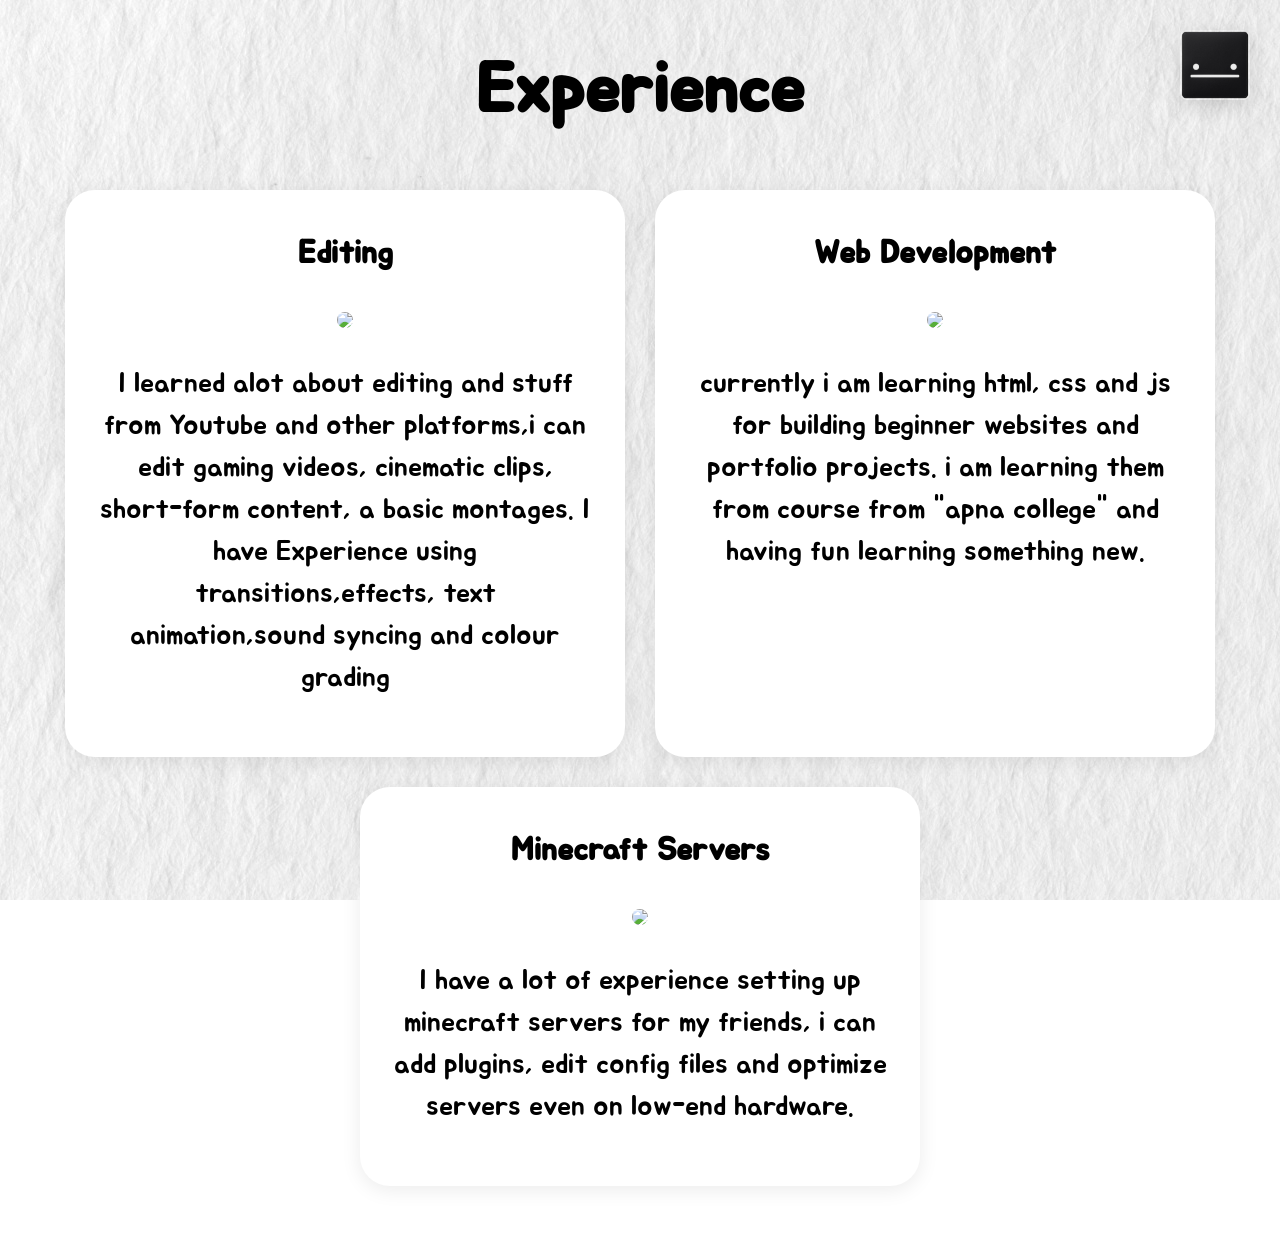
==== Experience.Html @ 5fb6b2be "ad code" ====
<!DOCTYPE html>
<html lang="en">
<head>
    <meta charset="UTF-8">
    <meta name="viewport" content="width=device-width, initial-scale=1.0">
    <link rel="stylesheet" href="css/Experience.css">
    <link rel="preconnect" href="https://fonts.googleapis.com">
    <link rel="preconnect" href="https://fonts.gstatic.com" crossorigin>
    <link rel="shortcut icon" href="Photos/Favicon .png" type="image/x-icon">
    <link href="https://fonts.googleapis.com/css2?family=Jua&display=swap" rel="stylesheet">
    
    <title>Experience</title>
</head>
<body>
<a href="index.html" class="home-icon">
    <img src="Photos/Favicon .png" >
</a>    
    <br>
    <h1 class="main-title">Experience</h1>

    <div class="cards-container">

        <!-- Editing -->
        <div class="project-card">

            <div class="top-bar">
                <h1>Editing</h1>
            </div>

            <br>

            <img src="https://i.pinimg.com/736x/12/72/b0/1272b0d8a44337e393b345d0bbab2748.jpg">

            <p class="description">
                I learned alot about editing and stuff from Youtube and other 
                platforms,i can edit gaming videos, cinematic clips, short-form content, 
                a basic montages. I have Experience using transitions,effects,
                text animation,sound syncing and colour grading
            </p>

        </div>

        <!-- Web Development -->
        <div class="project-card">

            <div class="top-bar">
                <h1>Web Development</h1>
            </div>

            <br>

            <img src="https://i.pinimg.com/736x/8d/5b/a4/8d5ba4691a7f877ea25dc5eacca27688.jpg">

            <p class="description">
                currently i am learning html, css and js for building beginner websites and portfolio projects.
                i am learning them from course from "apna college" and having fun learning something new.
            </p>

        </div>

        <!-- Minecraft Servers -->
        <div class="project-card">

            <div class="top-bar">
                <h1>Minecraft Servers</h1>
            </div>

            <br>

            <img src="https://i.pinimg.com/1200x/32/5a/be/325abe242cebaf29e2378ccc577505b5.jpg">

            <p class="description">
                I have a lot of experience setting up minecraft servers for my friends,
                i can add plugins, edit config files and optimize servers even on low-end hardware.
            </p>

        </div>
    </body>
</html>
---- css/Experience.css ----
body{
    font-family: "jost", serif;
    background:url(/Photos/paper-texture.jpg);
    background-attachment: fixed;
}

*{
    color: rgb(0, 0, 0);
    text-decoration: none;
    font-family: 'Jua', sans-serif;
    text-align: center;
    text-decoration:dotted;
    line-height: 24px;

}


.main-title{
    text-align:center;
    font-size:70px;
}

.cards-container{
    display:flex;

    justify-content:center;

    gap:30px;

    flex-wrap:wrap;

    padding:40px;
}

.project-card{
    width:500px;

    background:white;

    padding:30px;

    border-radius:30px;

    box-shadow:0 4px 20px rgba(0,0,0,0.08);
}

.project-card img{
    width:100%;

    border-radius:20px;
}

.description{
    font-size:28px;

    line-height:1.5;

    text-align:center;
}

.home-icon{
    position:fixed;
    top:30px;
    right:30px;
    z-index:1000;
}

.home-icon img{
    size: 60px;
    width:70px;
    height:70px;
    border-radius:10%;
    object-fit:cover;
    cursor:pointer;
    transition:0.3s;
    box-shadow:0 5px 20px rgba(0,0,0,0.15);
}

.home-icon img:hover{
    transform:scale(1.08);
}
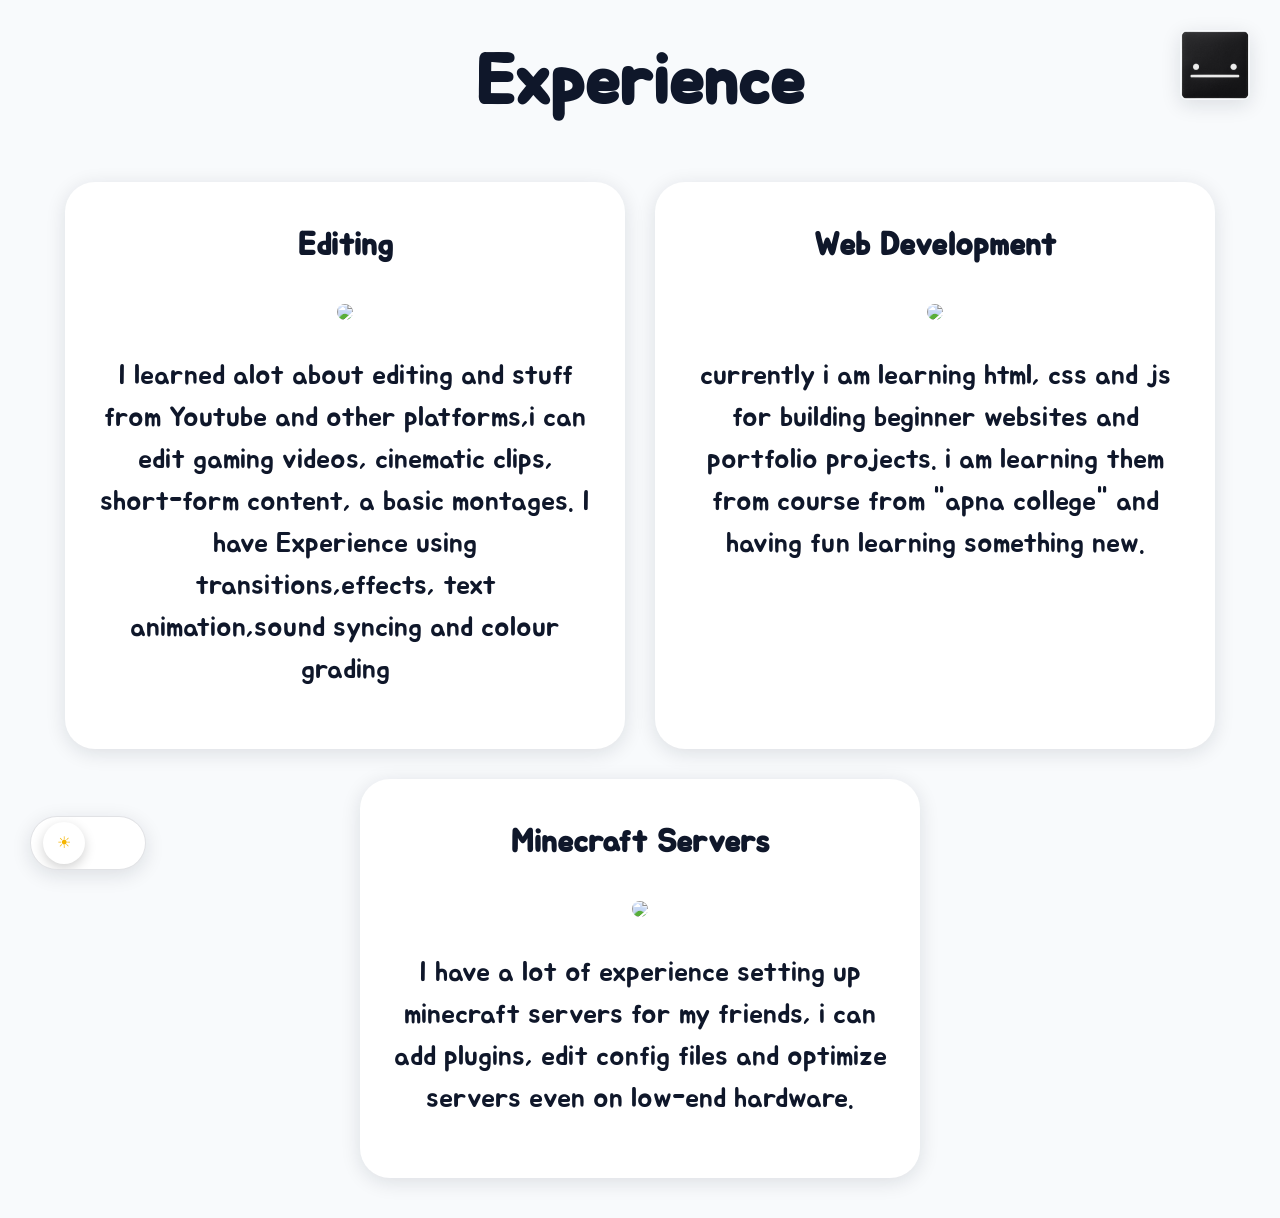
==== commit ffb3bc1d: "correct" ====
--- a/Experience.Html
+++ b/Experience.Html
@@ -3,11 +3,13 @@
 <head>
     <meta charset="UTF-8">
     <meta name="viewport" content="width=device-width, initial-scale=1.0">
+    <link rel="stylesheet" href="css/theme.css">
     <link rel="stylesheet" href="css/Experience.css">
     <link rel="preconnect" href="https://fonts.googleapis.com">
     <link rel="preconnect" href="https://fonts.gstatic.com" crossorigin>
     <link rel="shortcut icon" href="Photos/Favicon .png" type="image/x-icon">
     <link href="https://fonts.googleapis.com/css2?family=Jua&display=swap" rel="stylesheet">
+    <script defer src="js/theme-toggle.js"></script>
     
     <title>Experience</title>
 </head>
@@ -15,6 +17,7 @@
 <a href="index.html" class="home-icon">
     <img src="Photos/Favicon .png" >
 </a>    
+<button class="theme-toggle" type="button" aria-pressed="false">Dark mode</button>
     <br>
     <h1 class="main-title">Experience</h1>
 
--- a/css/theme.css
+++ b/css/theme.css
@@ -0,0 +1,157 @@
+:root {
+    --page-bg: #f8fafc;
+    --text-color: #0f172a;
+    --surface-bg: #ffffff;
+    --surface-text: #0f172a;
+    --shadow-color: rgba(15, 23, 42, 0.12);
+    --button-bg: #ffffff;
+    --button-text: #0f172a;
+    --button-border: rgba(15, 23, 42, 0.12);
+}
+
+body.dark-theme {
+    --page-bg: #121212;
+    --text-color: #f3f4f6;
+    --surface-bg: #1b1b1b;
+    --surface-text: #f9fafb;
+    --shadow-color: rgba(0, 0, 0, 0.5);
+    --button-bg: #222222;
+    --button-text: #f3f4f6;
+    --button-border: rgba(255, 255, 255, 0.12);
+}
+
+body {
+    background: var(--page-bg);
+    color: var(--text-color);
+    transition: background-color 0.3s ease, color 0.3s ease;
+}
+
+.theme-toggle {
+    position: fixed;
+    bottom: 30px;
+    left: 30px;
+    z-index: 1000;
+    width: 116px;
+    height: 54px;
+    padding: 6px;
+    appearance: none;
+    -webkit-appearance: none;
+    border: 1px solid var(--button-border);
+    border-radius: 999px;
+    background: var(--button-bg);
+    color: var(--button-text);
+    font-family: 'Jua', sans-serif;
+    font-size: 16px;
+    cursor: pointer;
+    box-shadow: 0 5px 20px var(--shadow-color);
+    transition: transform 0.3s ease, box-shadow 0.3s ease, background-color 0.3s ease, color 0.3s ease, border-color 0.3s ease;
+    overflow: hidden;
+}
+
+.theme-toggle:hover {
+    transform: translateY(-2px);
+}
+
+.theme-toggle:focus-visible {
+    outline: 3px solid rgba(59, 130, 246, 0.35);
+    outline-offset: 3px;
+}
+
+.theme-toggle__track {
+    position: relative;
+    width: 100%;
+    height: 100%;
+    display: block;
+    box-sizing: border-box;
+}
+
+.theme-toggle__thumb-icon {
+    position: relative;
+    z-index: 1;
+    display: flex;
+    align-items: center;
+    justify-content: center;
+    width: 100%;
+    height: 100%;
+    font-size: 16px;
+    line-height: 1;
+    user-select: none;
+    transition: color 0.25s ease;
+}
+
+.theme-toggle__thumb {
+    position: absolute;
+    top: 50%;
+    left: 6px;
+    width: 42px;
+    height: 42px;
+    border-radius: 50%;
+    transform: translateY(-50%);
+    background: #ffffff;
+    box-shadow: 0 4px 12px rgba(0, 0, 0, 0.18);
+    transition: left 0.28s ease, background-color 0.28s ease, box-shadow 0.28s ease;
+}
+
+.theme-toggle.is-dark .theme-toggle__thumb {
+    left: calc(100% - 48px);
+    background: #343434;
+    box-shadow: 0 4px 12px rgba(0, 0, 0, 0.34);
+}
+
+.theme-toggle__thumb-icon {
+    color: #f4b400;
+}
+
+.theme-toggle.is-dark .theme-toggle__thumb-icon {
+    color: #f8fafc;
+}
+
+.home-icon {
+    position: fixed;
+    top: 30px;
+    right: 30px;
+    z-index: 1000;
+}
+
+.home-icon img {
+    width: 70px;
+    height: 70px;
+    border-radius: 10%;
+    object-fit: cover;
+    cursor: pointer;
+    transition: 0.3s;
+    box-shadow: 0 5px 20px var(--shadow-color);
+}
+
+.home-icon img:hover {
+    transform: scale(1.08);
+}
+
+@media (max-width: 900px) {
+    .theme-toggle {
+        bottom: 16px;
+        left: 16px;
+        width: 104px;
+        height: 48px;
+        font-size: 14px;
+    }
+
+    .theme-toggle__thumb {
+        width: 36px;
+        height: 36px;
+    }
+
+    .theme-toggle.is-dark .theme-toggle__thumb {
+        left: calc(100% - 42px);
+    }
+
+    .home-icon {
+        top: 16px;
+        right: 16px;
+    }
+
+    .home-icon img {
+        width: 54px;
+        height: 54px;
+    }
+}
--- a/css/Experience.css
+++ b/css/Experience.css
@@ -1,19 +1,21 @@
+@import url('theme.css');
+
 body{
+    margin: 0;
     font-family: "jost", serif;
-    background:url(/Photos/paper-texture.jpg);
     background-attachment: fixed;
+    background: var(--page-bg);
+    color: var(--text-color);
+    transition: background-color 0.3s ease, color 0.3s ease;
 }
 
 *{
-    color: rgb(0, 0, 0);
+    color: inherit;
     text-decoration: none;
     font-family: 'Jua', sans-serif;
     text-align: center;
-    text-decoration:dotted;
     line-height: 24px;
-
 }
-
 
 .main-title{
     text-align:center;
@@ -22,39 +24,28 @@
 
 .cards-container{
     display:flex;
-
     justify-content:center;
-
     gap:30px;
-
     flex-wrap:wrap;
-
     padding:40px;
 }
 
 .project-card{
     width:500px;
-
-    background:white;
-
+    background: var(--surface-bg);
     padding:30px;
-
     border-radius:30px;
-
-    box-shadow:0 4px 20px rgba(0,0,0,0.08);
+    box-shadow:0 4px 20px var(--shadow-color);
 }
 
 .project-card img{
     width:100%;
-
     border-radius:20px;
 }
 
 .description{
     font-size:28px;
-
     line-height:1.5;
-
     text-align:center;
 }
 
@@ -73,10 +64,9 @@
     object-fit:cover;
     cursor:pointer;
     transition:0.3s;
-    box-shadow:0 5px 20px rgba(0,0,0,0.15);
+    box-shadow:0 5px 20px var(--shadow-color);
 }
 
 .home-icon img:hover{
     transform:scale(1.08);
-}
-
+}
